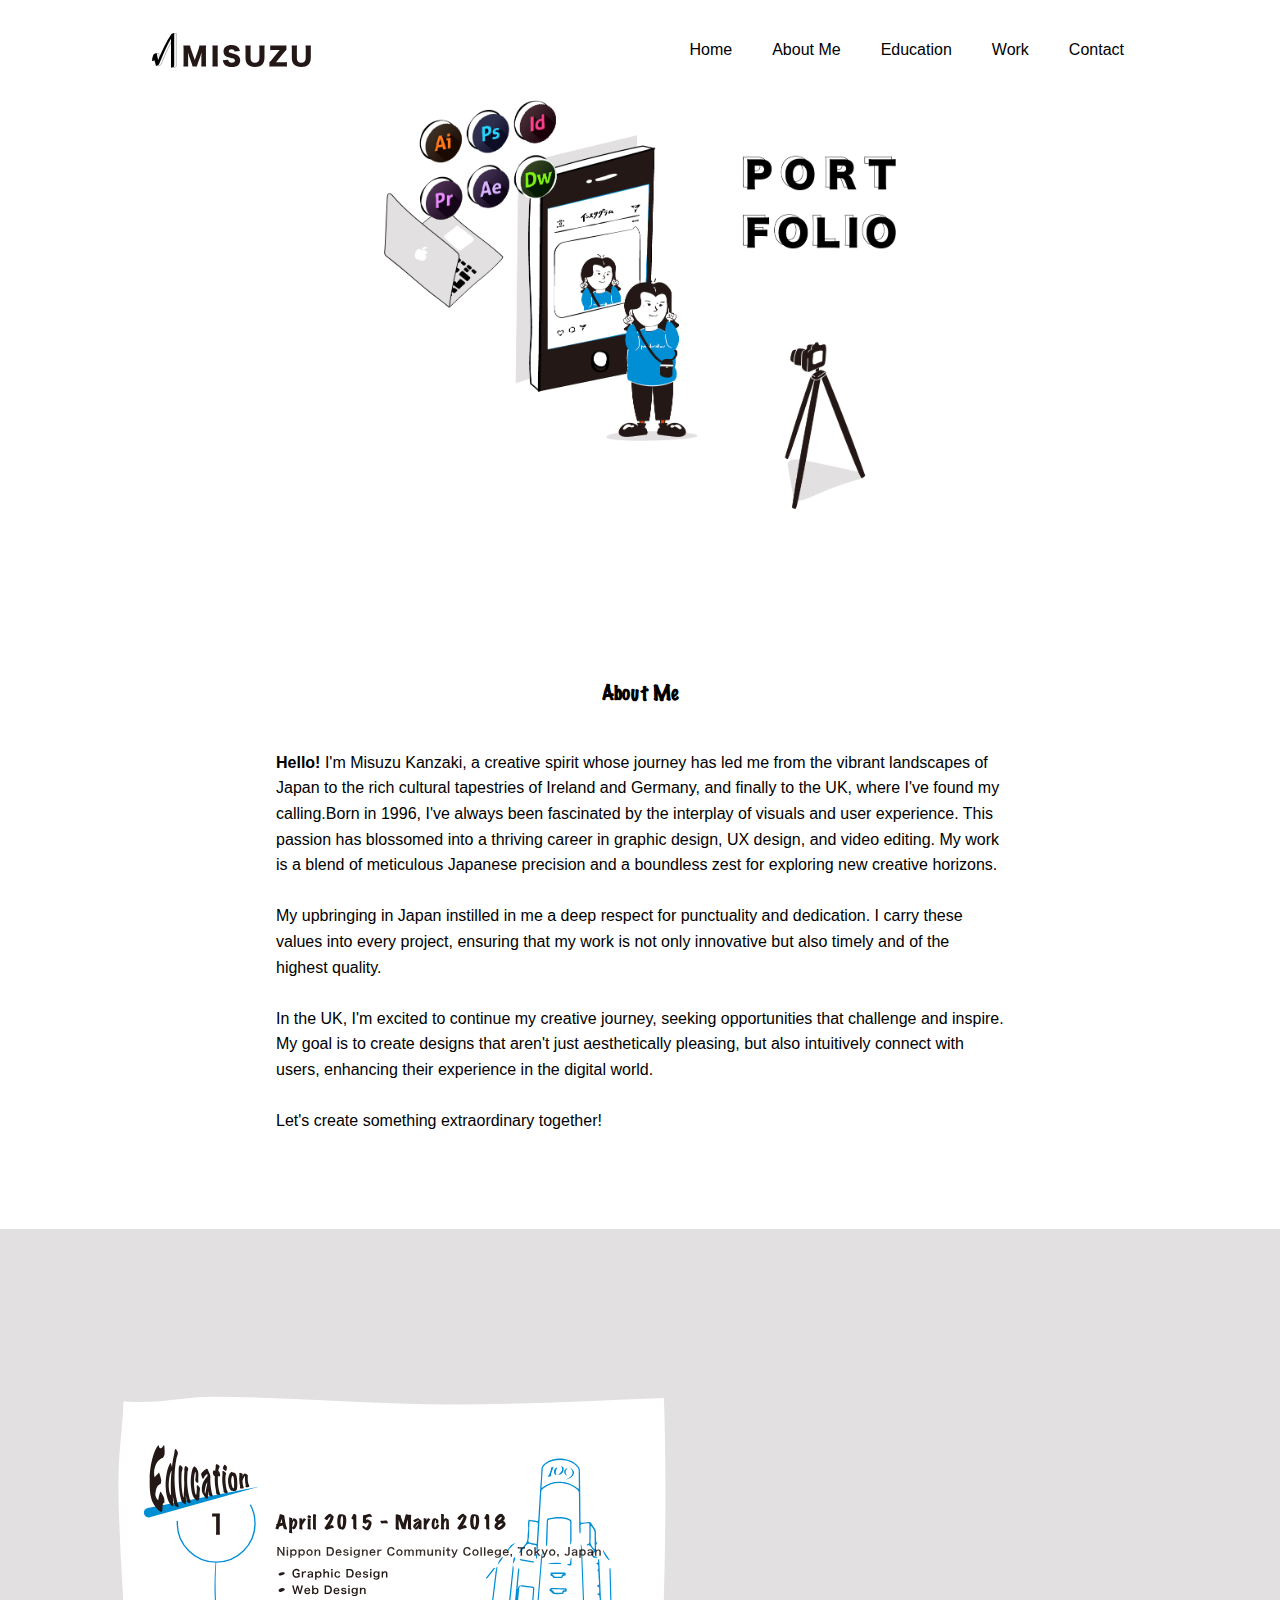
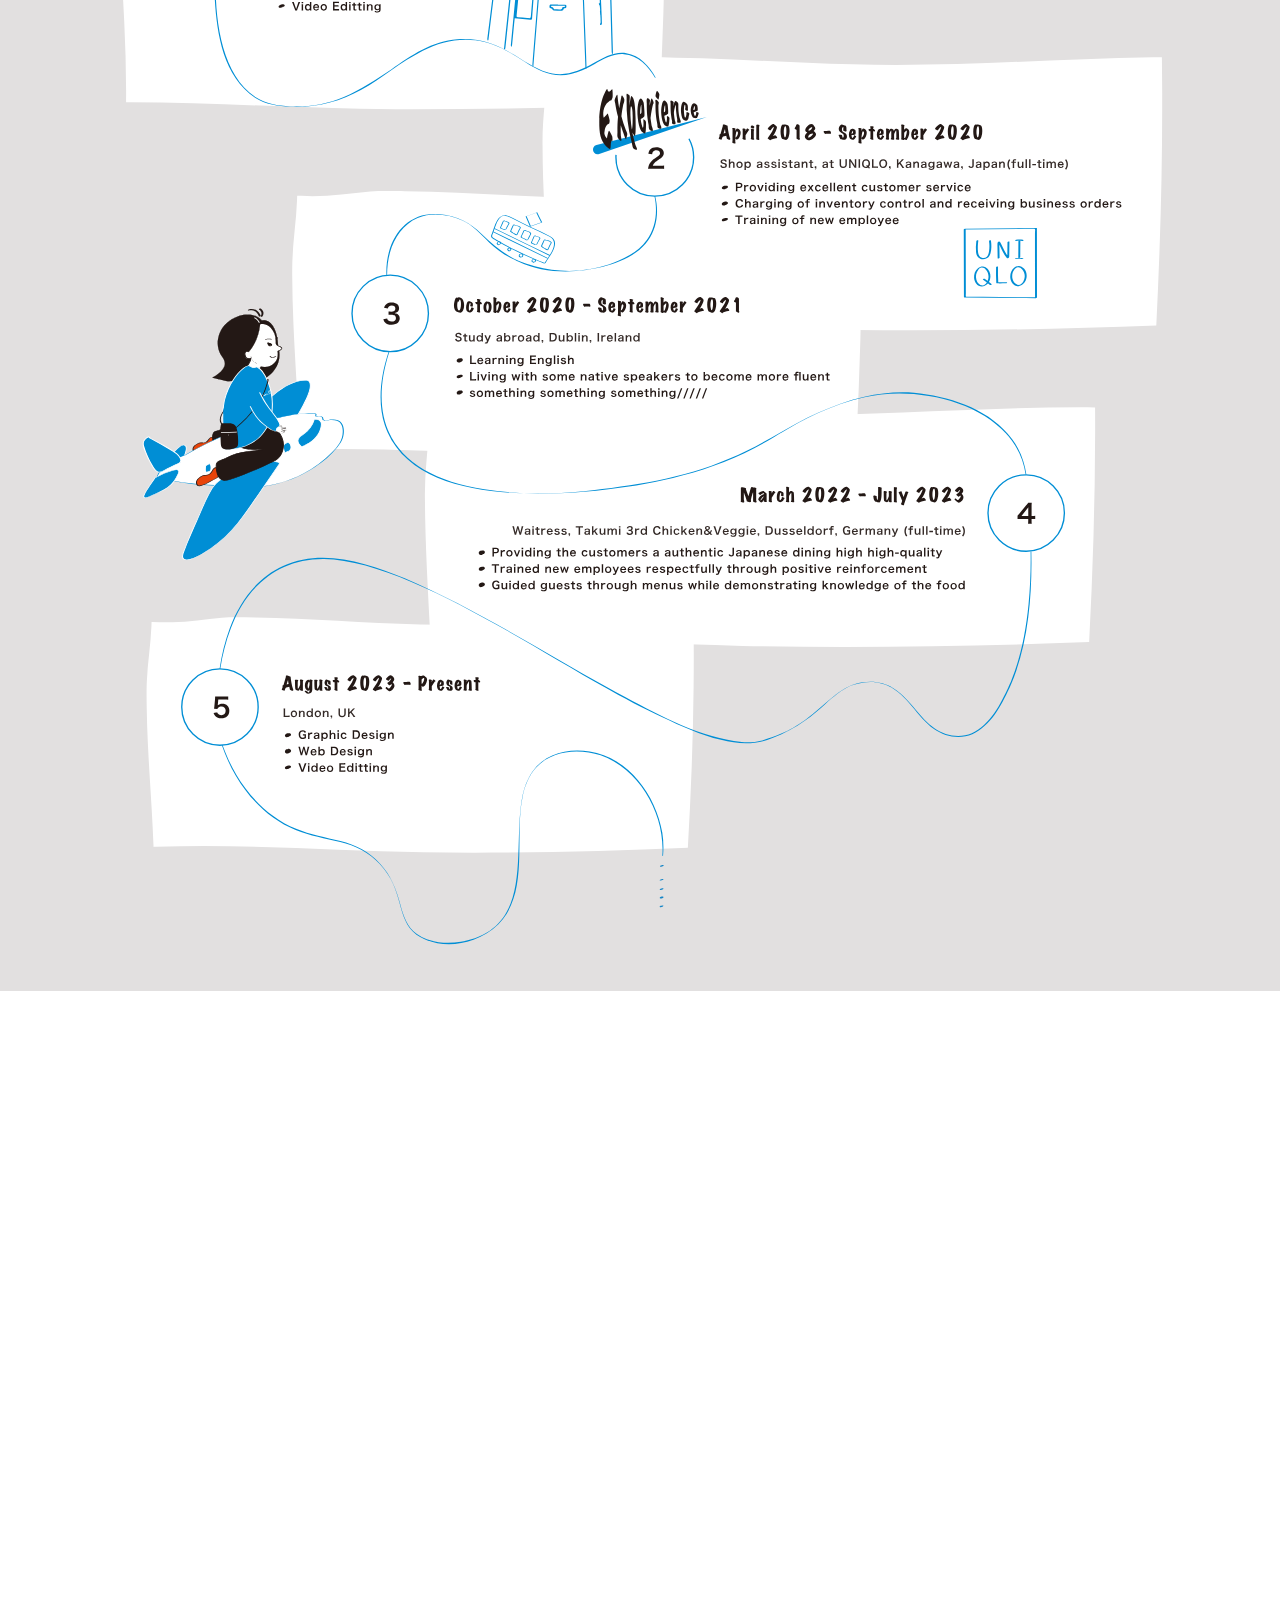
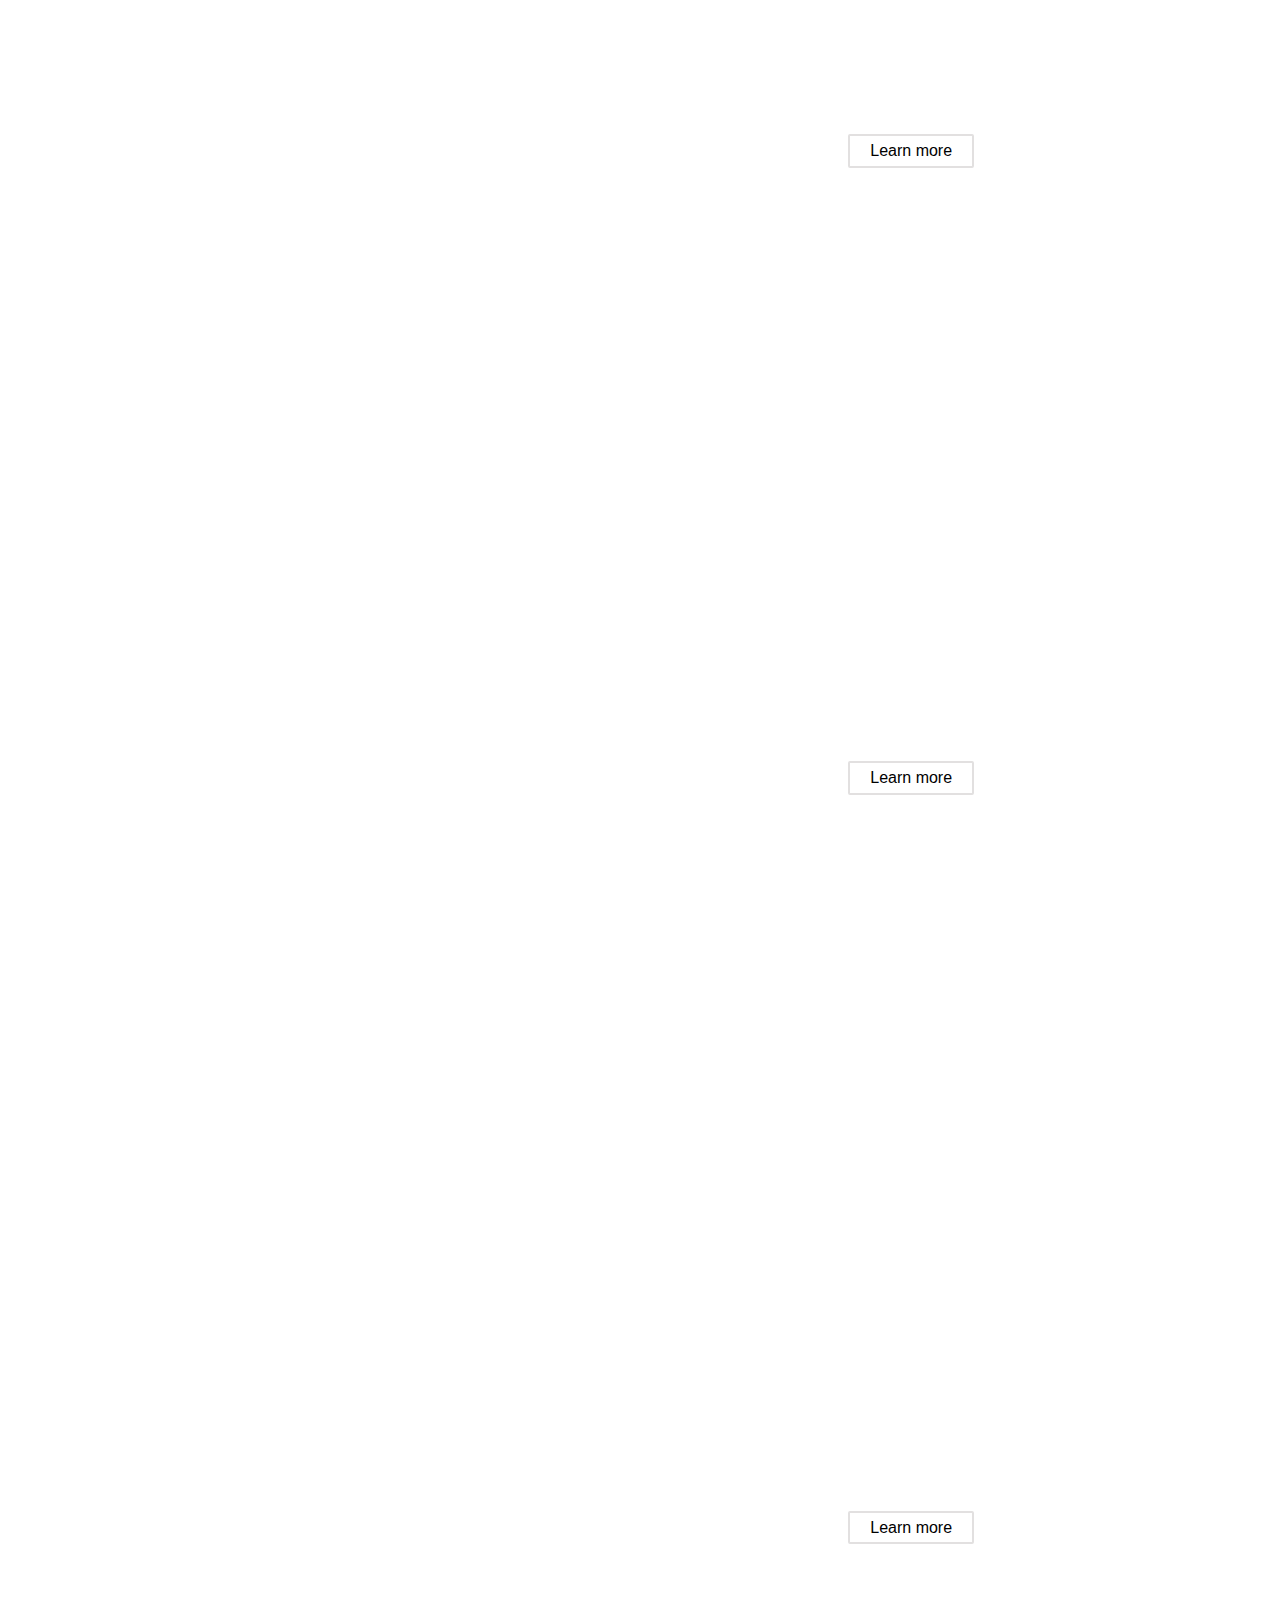
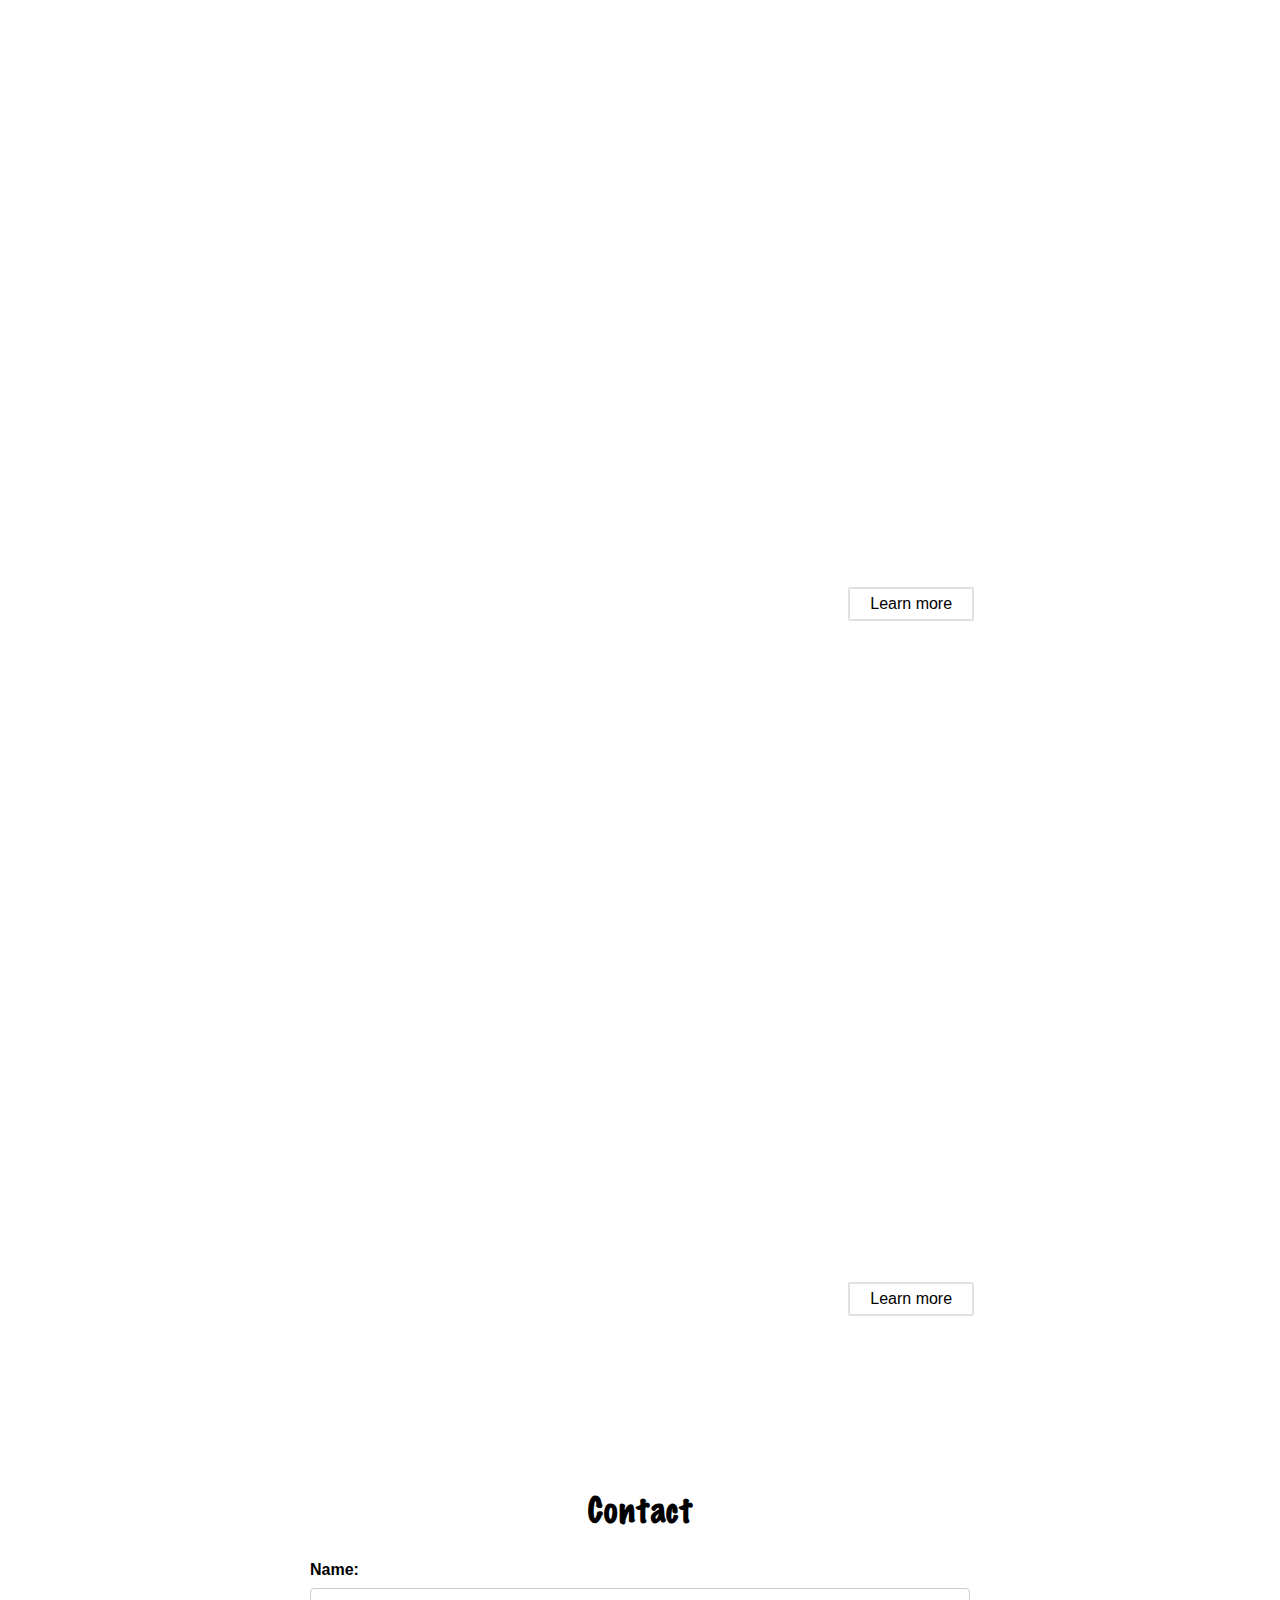
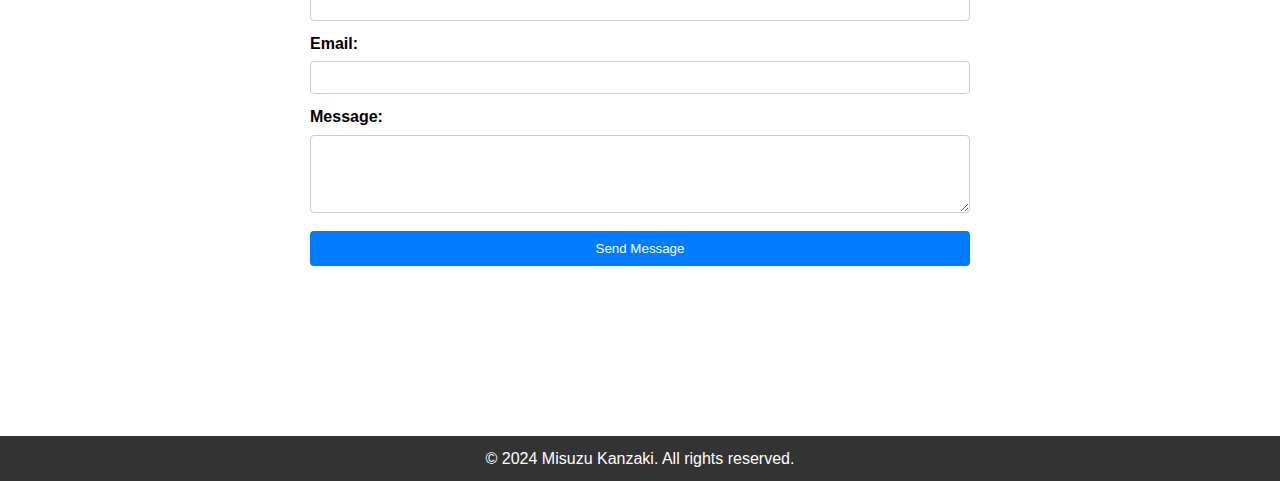
==== html/index.html @ 944e39b8 "COMPLETE REFORMAT" ====
<!DOCTYPE html>
<html lang="en">
  <head>
    <meta charset="UTF-8" />
    <meta name="viewport" content="width=device-width, initial-scale=1.0" />
    <title>Misuzu Portfolio</title>
    <link rel="stylesheet" href="/style/index.css" />
    <link rel="stylesheet" href="/style/global.css" />
    <script src="/javascript/script.js"></script>
  </head>

  <body id="home">

    <header>

      <a id="logo" href="/html/index.html">
        <img id="misuzu" src="/images/index/misuzu.svg" alt="misuzu" />
      </a>
      
      <ul id="navlist" class="list">
        <li><a href="#home">Home</a></li>
        <li><a href="#about">About Me</a></li>
        <li><a href="#education">Education</a></li>
        <li><a href="#work">Work</a></li>
        <li><a href="#contact">Contact</a></li>
      </ul>

      <div id="menucontainer">
        <div id="togglebutton" class="hamburger" onclick="togglemenu()">☰</div>
        <ul id="navmenu" class="hidemenu">
          <li><a href="#home">Home</a></li>
          <li><a href="#about">About Me</a></li>
          <li><a href="#education">Education</a></li>
          <li><a href="#work">Work</a></li>
          <li><a href="#contact">Contact</a></li>
        </ul>
      </div>

    </header>

    <main>
      <img
        id="main-img"
        src="/images/index/main.webp"
        alt="main"
        class="simple-fade-in"
      />

      <section id="about">
        <h2>About Me</h2>
        <div class="content-wrapper">
          <p>
            <strong>Hello!</strong> I'm Misuzu Kanzaki, a creative spirit whose journey has led me from the vibrant landscapes of Japan to the rich cultural tapestries of Ireland and Germany, and finally to the UK, where I've found my calling.Born in 1996, I've always been fascinated by the interplay of visuals and user experience. This passion has blossomed into a thriving career in graphic design, UX design, and video editing. My work is a blend of meticulous Japanese precision and a boundless zest for exploring new creative horizons.

            <br><br>My upbringing in Japan instilled in me a deep respect for punctuality and dedication. I carry these values into every project, ensuring that my work is not only innovative but also timely and of the highest quality.

            <br><br>In the UK, I'm excited to continue my creative journey, seeking opportunities that challenge and inspire. My goal is to create designs that aren't just aesthetically pleasing, but also intuitively connect with users, enhancing their experience in the digital world.

            <br><br>Let's create something extraordinary together!
          </p>
        </div>
      </section>

      <section id="education">
        <img id="asset1" 
          src="/images/index/asset 1.svg" 
          alt="asset 1" 
        />
        <div class="item">
          <img
            id="asset2"
            src="/images/index/asset 2.svg"
            alt="asset 2"
            class="fade-in"
          />
        </div>
      </section>

      <section id="work">

          <div class="item">
            <img
              id="asset3"
              src="/images/index/asset 3.webp"
              alt="asset 3"
              class="fade-in"
            />
          </div>
          
          <div class="item">
            <a href="/html/branding.html" class="learn-more">Learn more</a>
          </div>

          <div class="item">
            <img
              id="asset4"
              src="/images/index/asset 4.webp"
              alt="asset 4"
              class="fade-in"
            />
            <a href="/html/editorial.html" class="learn-more">Learn more</a>
          </div>

          <div class="item">
            <img
              id="asset5"
              src="/images/index/asset 5.webp"
              alt="asset 5"
              class="fade-in"
            />
            <a href="/html/logo.html" class="learn-more">Learn more</a>
          </div>

          <div class="item">
            <img
              id="asset6"
              src="/images/index/asset 6.webp"
              alt="asset 6"
              class="fade-in"
            />
            <a href="/html/package.html" class="learn-more">Learn more</a>
          </div>

          <div class="item">
            <img
              id="asset7"
              src="/images/index/asset 7.webp"
              alt="asset 7"
              class="fade-in"
            />
            <a href="/html/web.html" class="learn-more">Learn more</a>
          </div>
          
      </section>

      <section id="contact">
        <div class="contact-form-container">
          <form id="contact-form" class="contact-grid">
            <h2>Contact</h2>
            <label for="name">Name:</label>
            <input type="text" id="name" name="name" required />

            <label for="email">Email:</label>
            <input type="email" id="email" name="email" required />

            <label for="message">Message:</label>
            <textarea id="message" name="message" rows="4" required></textarea>

            <button type="submit">Send Message</button>
          </form>
        </div>
      </section>
    </main>

    <footer>
      <p>© 2024 Misuzu Kanzaki. All rights reserved.</p>
    </footer>

  </body>
</html>
---- style/index.css ----
/* Images */
#main-img {
  display: block;
  margin: 0px auto 0 auto;
  width: 40%;
}

#asset1 {
  margin: 0 auto;
}

#asset2 {
  display: none;
  margin-top:-200px;
  margin-bottom:-50px;
}

#asset3,
#asset4,
#asset5,
#asset6,
#asset7 {
  display: block;
  margin: auto;
  padding: 50px 0px 0px;
  width: 60%;
  padding: 10px;
}

/*About Section*/
#about {
  padding-top: 75px;
  margin:75px auto 0 auto;
  width: 60%;
  overflow: hidden;
  background-color: #fff;
}

#about img {
  max-width: 200px;
  box-shadow: #333;
  margin: 20px 0px;
  border-radius: 100%;
}

#about h2 {
  padding: 20px 20px;
  text-align: center;
  font-family: marker;
  font-size: 1.2em;
}

#about p {
  padding: 20px 20px;
}

.p2 {
  margin: -20px 40px;
}

/*Education Section*/

#education {
  padding-top: 75px;
  margin-top: 75px;
  position: relative;
  background-color: #e2e0e0;
}

/*Work Section*/

#work {
  padding-top: 100px;
  position: relative;
  background-color: #fff;
  overflow: hidden;
  margin: 100px auto 0 auto;
  width: 90%;
}

.item {
  display: flex;
  flex-direction: column;
  align-items: flex-start;
}

.learn-more {
  display: inline-block;
  color: black;
  padding: 2px 20px;
  border-radius: 2px;
  text-align: right;
  margin: 20px 21% 100px auto;
  border: 2px solid #e2e0e0;
  text-decoration: none;
  transition: 0.2s ease-in-out;
}

.learn-more:hover {
  background-color: #e2e0e0;
}

/*Contact Section*/

#contact {
  max-width: 1000px;
  margin: 0px auto 100px auto;
  padding: 50px 150px;
}

.contact-form-container {
  display: flex;
  flex-direction: row;
}

#contact-form {
  flex: 1;
  padding: 20px;
}

#contact-form h2 {
  margin-top: 0;
  text-align: center;
  padding: 0 0 20px 0;
  font-family: Marker;
  font-size: 2em;
}

#contact-form label {
  font-weight: bold;
}

#contact-form input[type="text"],
#contact-form input[type="email"],
#contact-form textarea {
  width: 100%;
  padding: 8px;
  margin-top: 5px;
  margin-bottom: 10px;
  border: 1px solid #ccc;
  border-radius: 4px;
  box-sizing: border-box;
}

#contact-form button {
  width: 100%;
  padding: 10px;
  background-color: #007bff;
  color: white;
  border: none;
  border-radius: 4px;
  cursor: pointer;
  transition: background-color 0.2s;
}

#contact-form button:hover {
  background-color: #0056b3;
}

@media (max-width: 1199px) {

  #main-img {
    width: 80%;
    padding: 10px;
  }

  #asset3,
  #asset4,
  #asset5,
  #asset6,
  #asset7 {
    width: 80%;
    margin-top: 0px;
  }

  #about {
    width: 100%;
  }

  #about p {
    padding: 20px;
  }

  .learn-more {
    margin-right: 10%;
  }
}

@media (max-width: 768px) {

  #main-img {
    width: 100%;
    padding: 10px;
  }

  #about {
    width: 100%;
  }

  #about p {
    padding: 0px 20px 50px;
    font-size: 1em;
  }

  #asset1 {
    display: none;
  }

  #asset2 {
    display: block;
  }

  #work {
    width: 100%;
    margin: 0;
    padding: 10px;
  }

  #asset2,
  #asset3,
  #asset4,
  #asset5,
  #asset6,
  #asset7 {
    width: 100%;
    padding: 0;
  }

  .learn-more {
    margin-right: 0%;
    margin-bottom: 40px;
  }

  #contact {
    padding: 0;
  }

  #contact h2 {
    text-align: center;
    font-family: "marker";
  }

  .contact-form-container {
    display: flex;
    flex-direction: column;
    width: 100%;
  }

  #contact-form {
    flex: 1;
    padding: 10px;
  }
}
---- style/global.css ----
/*typography*/
@font-face {
    font-family: "marker";
    src: url("../fonts/MarkerFelt.woff");
  }

/*Website format*/
* {
    margin: 0;
    padding: 0;
    box-sizing: border-box;
  }
  
  body {
    font-family: "segoe ui", tahoma, geneva, verdana, sans-serif;
    line-height: 1.6;
    margin: 0;
    padding: 100px 0 0 0;
    background-color: #ffffff;
  }
  
  h1,
  h2,
  h3,
  h4,
  h5,
  h6 {
    font-family: "montserrat", sans-serif;
  }

/*Header*/
header {
    display: flex;
    align-items: center;
    justify-content: space-between;
    padding: 5px 10px;
    position: fixed;
    top: 0px;
    left: 0;
    right: 0;
    z-index: 1000;
    background-color: #fff;
    height: 100px;
}
  
#logo {
    height: 35px;
    font-family: "marker";
    margin: 0 0 0 10%;
}
  
#misuzu {
    height: 35px;
    font-family: "marker";
    margin: 0 0 0 10%;
}
  
#navlist {
    list-style-type: none;
    padding: 0;
    margin: 0 10% 0 0;
    display: flex;
}
  
#navlist li {
    margin: 10px 20px;
}
  
#navlist li a {
    text-decoration: none;
    color: inherit;
    white-space: nowrap;
}
  
#navlist li a:hover {
    color: #007bff;
}
  
/* hamburger menu */
#menucontainer {
    position: fixed;
    top: 0;
    right: -250px;
    width: 250px;
    height: 100%;
    background-color: #e2e0e0;
    transition: right 0.3s ease;
    display: flex;
    flex-direction: column;
    align-items: center;
}
  
#togglebutton {
    cursor: pointer;
    font-size: 24px;
    position: fixed;
    right: 10%;
    top: 15px;
    z-index: 2;
    display: none;
}

#togglebutton.active {
    position:absolute;
    top: 18px;
    right: 8%;
}
  
#navmenu {
    width: 100%;
    list-style: none;
    padding: 20px 0;
    margin-top: 60px;
    text-align: center;
    font-size: 1.5em;
}
  
#navmenu li a {
    color: black;
    text-decoration: none;
    padding: 10px 20px;
    display: block;
}
  
#navmenu li a:hover {
    color: rgba(0, 162, 255, 0.952);
    transition: all ease-in-out 0.3s;
}
  
.showMenu {
    right: 0;
}

footer {
  background: #333;
  color: #fff;
  text-align: center;
  padding: 10px 0;
  width: 100%;
}

#misuzu-footer {
  height: 30px;
  margin: 10px auto;
}

#footer2 {
  background: #e2e0e0;
  color: black;
  text-align: center;
  padding: 10px 0;
  width: 100%;
}

/*Screen Formats*/
@media (max-width: 768px) {
    header {
      height: 75px;
      flex-direction: column;
      padding: 20px 0;
      align-items: flex-start;
    }

    #logo {
        margin: 0;
    }
    
    #togglebutton {
      display: block;
    }
  
    #navlist {
      display: none;
    }
  
    #togglebutton {
      right: 5%;
    }
  
    #menucontainer {
      right: -100%;
    }
  
    #copyright {
      font-size: 0.8em;
    }
  }
  

/*Javascript Functions*/
.fade-in {
    opacity: 0;
    transform: translateY(50px);
    transition: opacity 1s, transform 1s; 
}
  
.fade-in.is-visible {
    opacity: 1;
    transform: translateY(0); 
}

.simple-fade-in {
    opacity: 0;
    transition: opacity 2s; 
}
  
.simple-fade-in.is-visible {
    opacity: 1; 
}
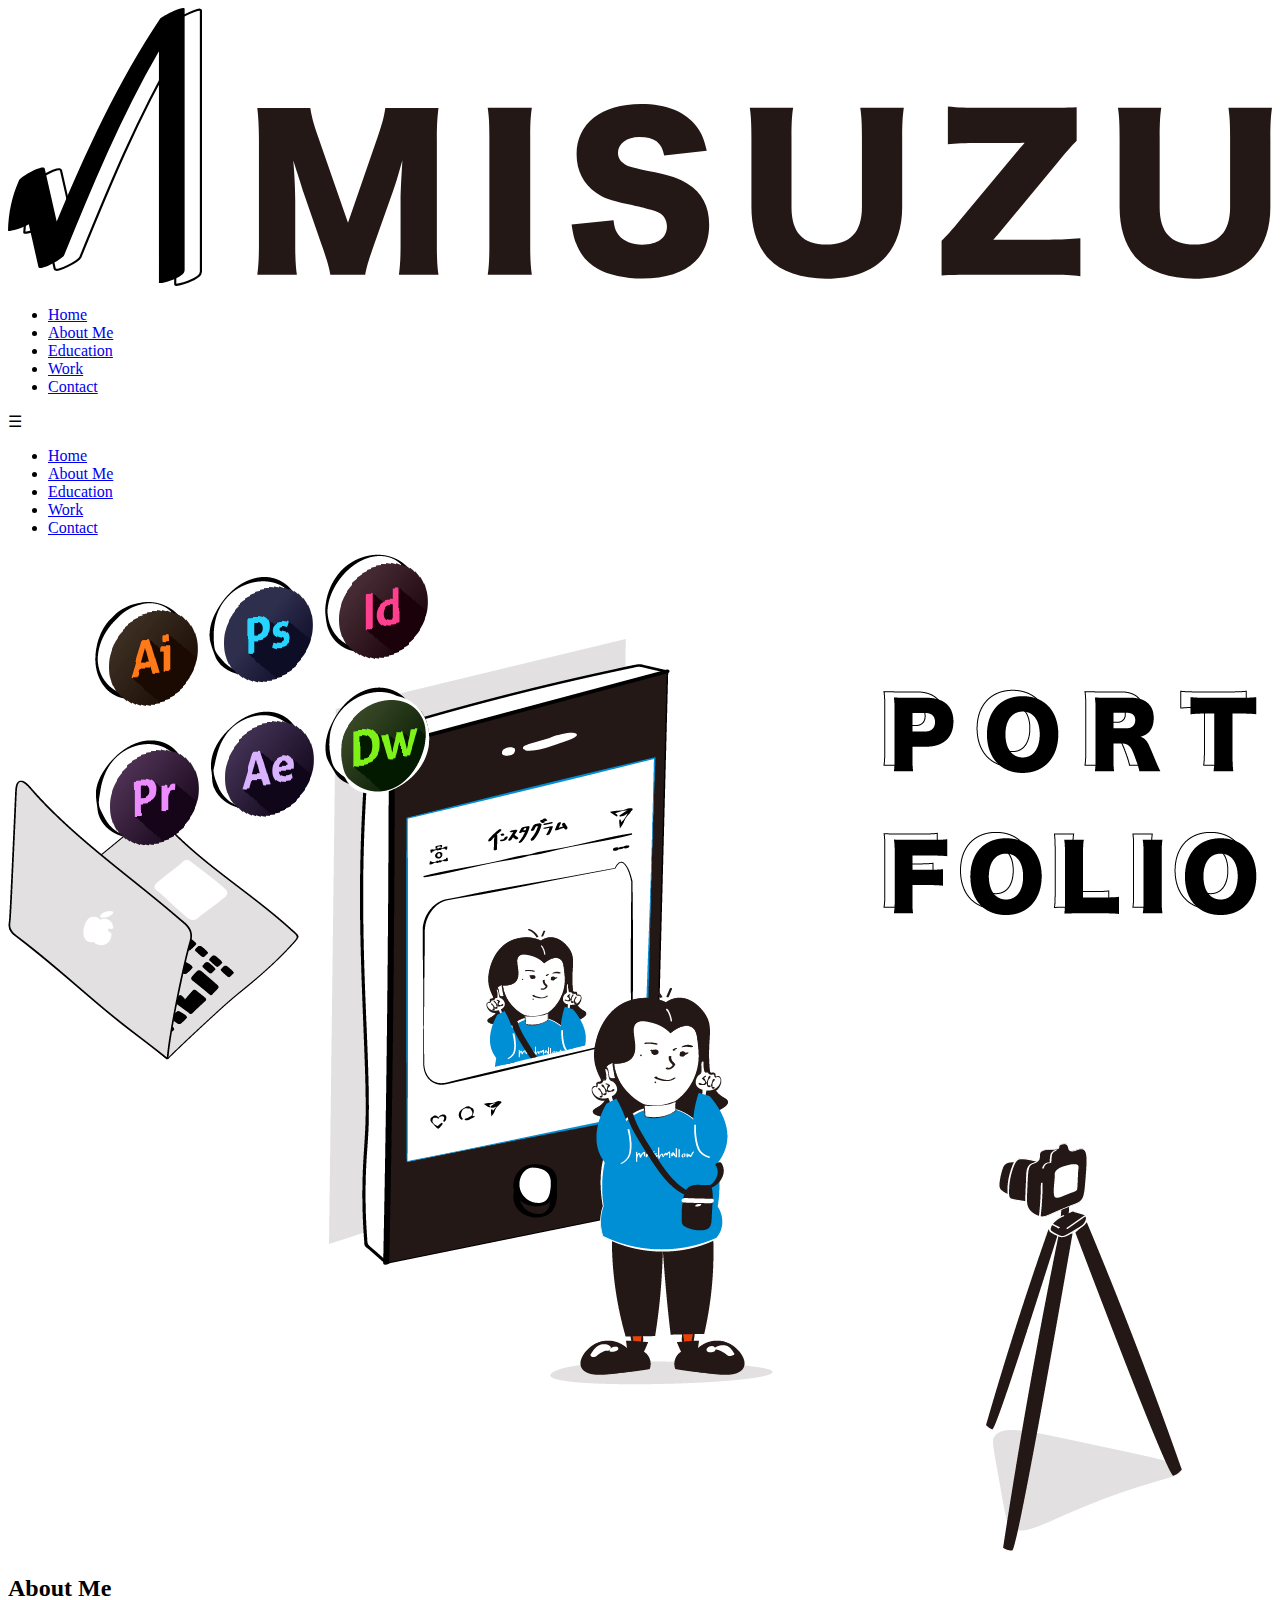
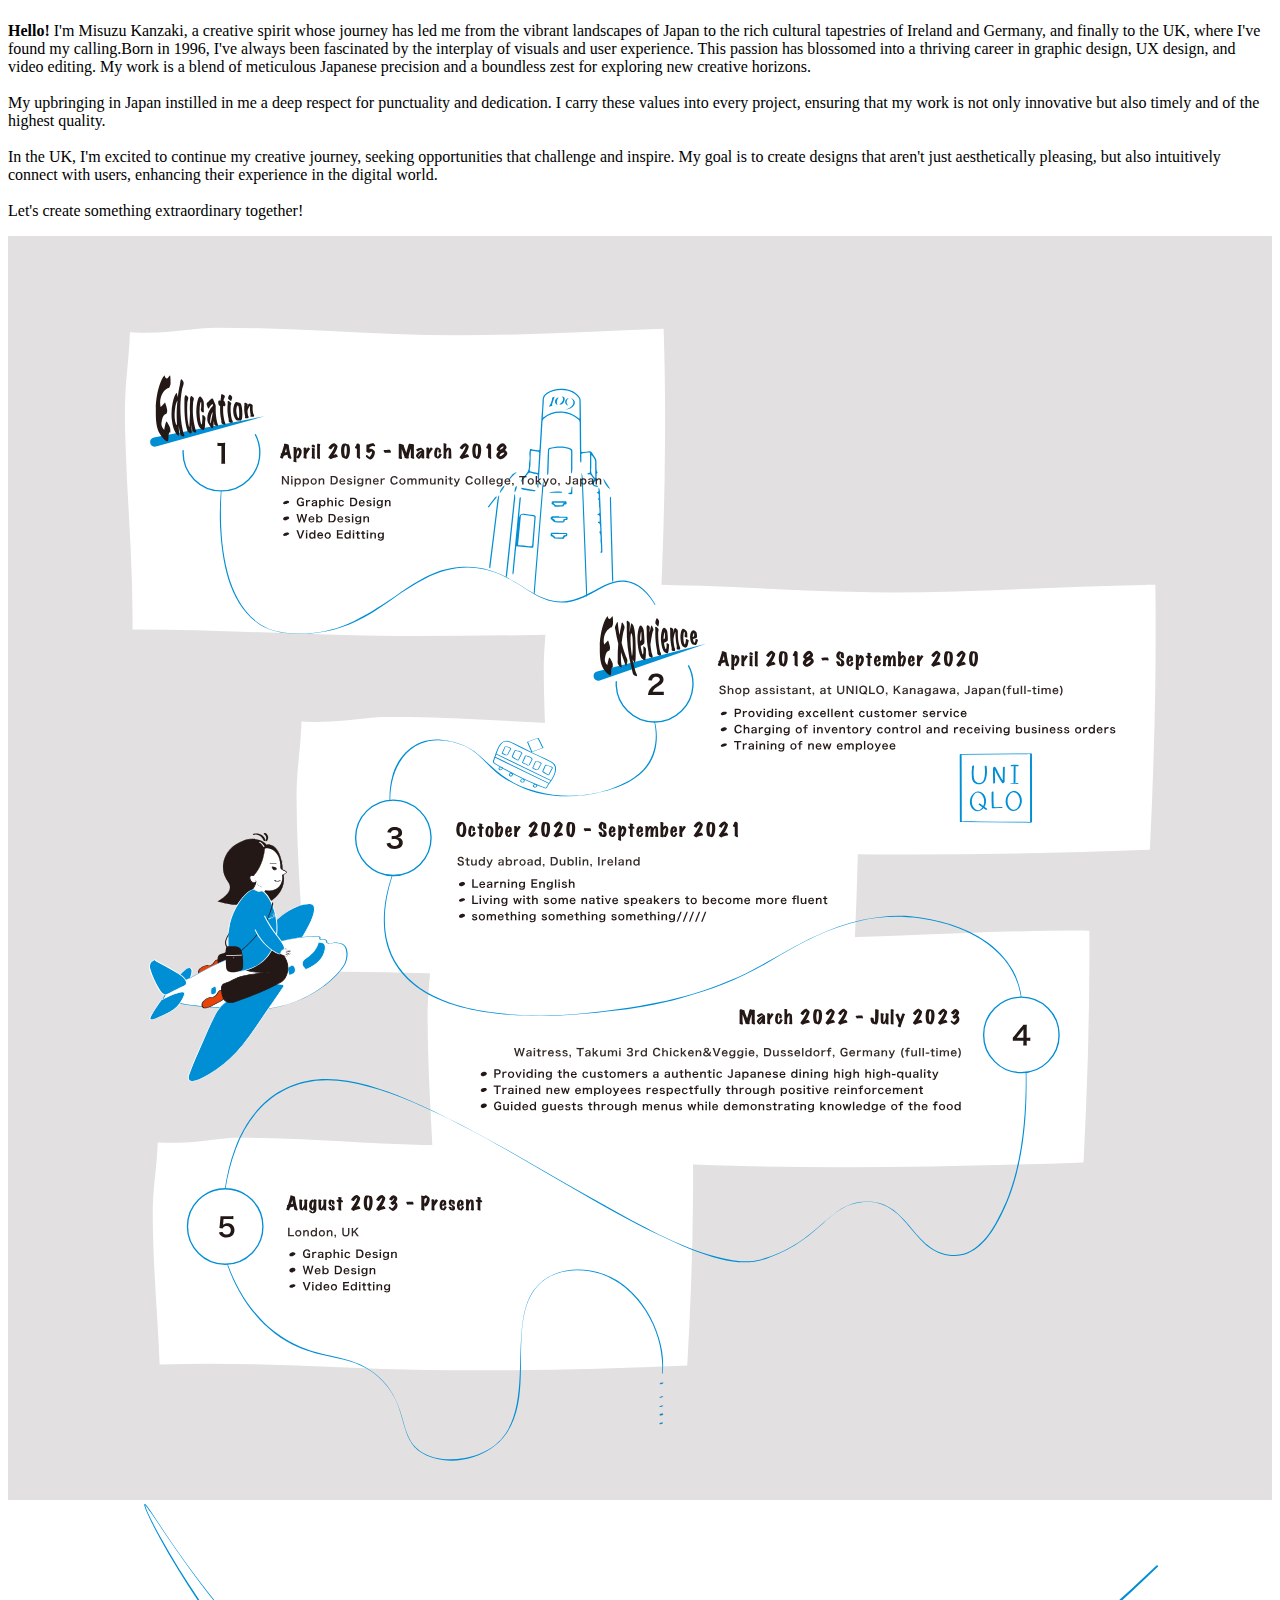
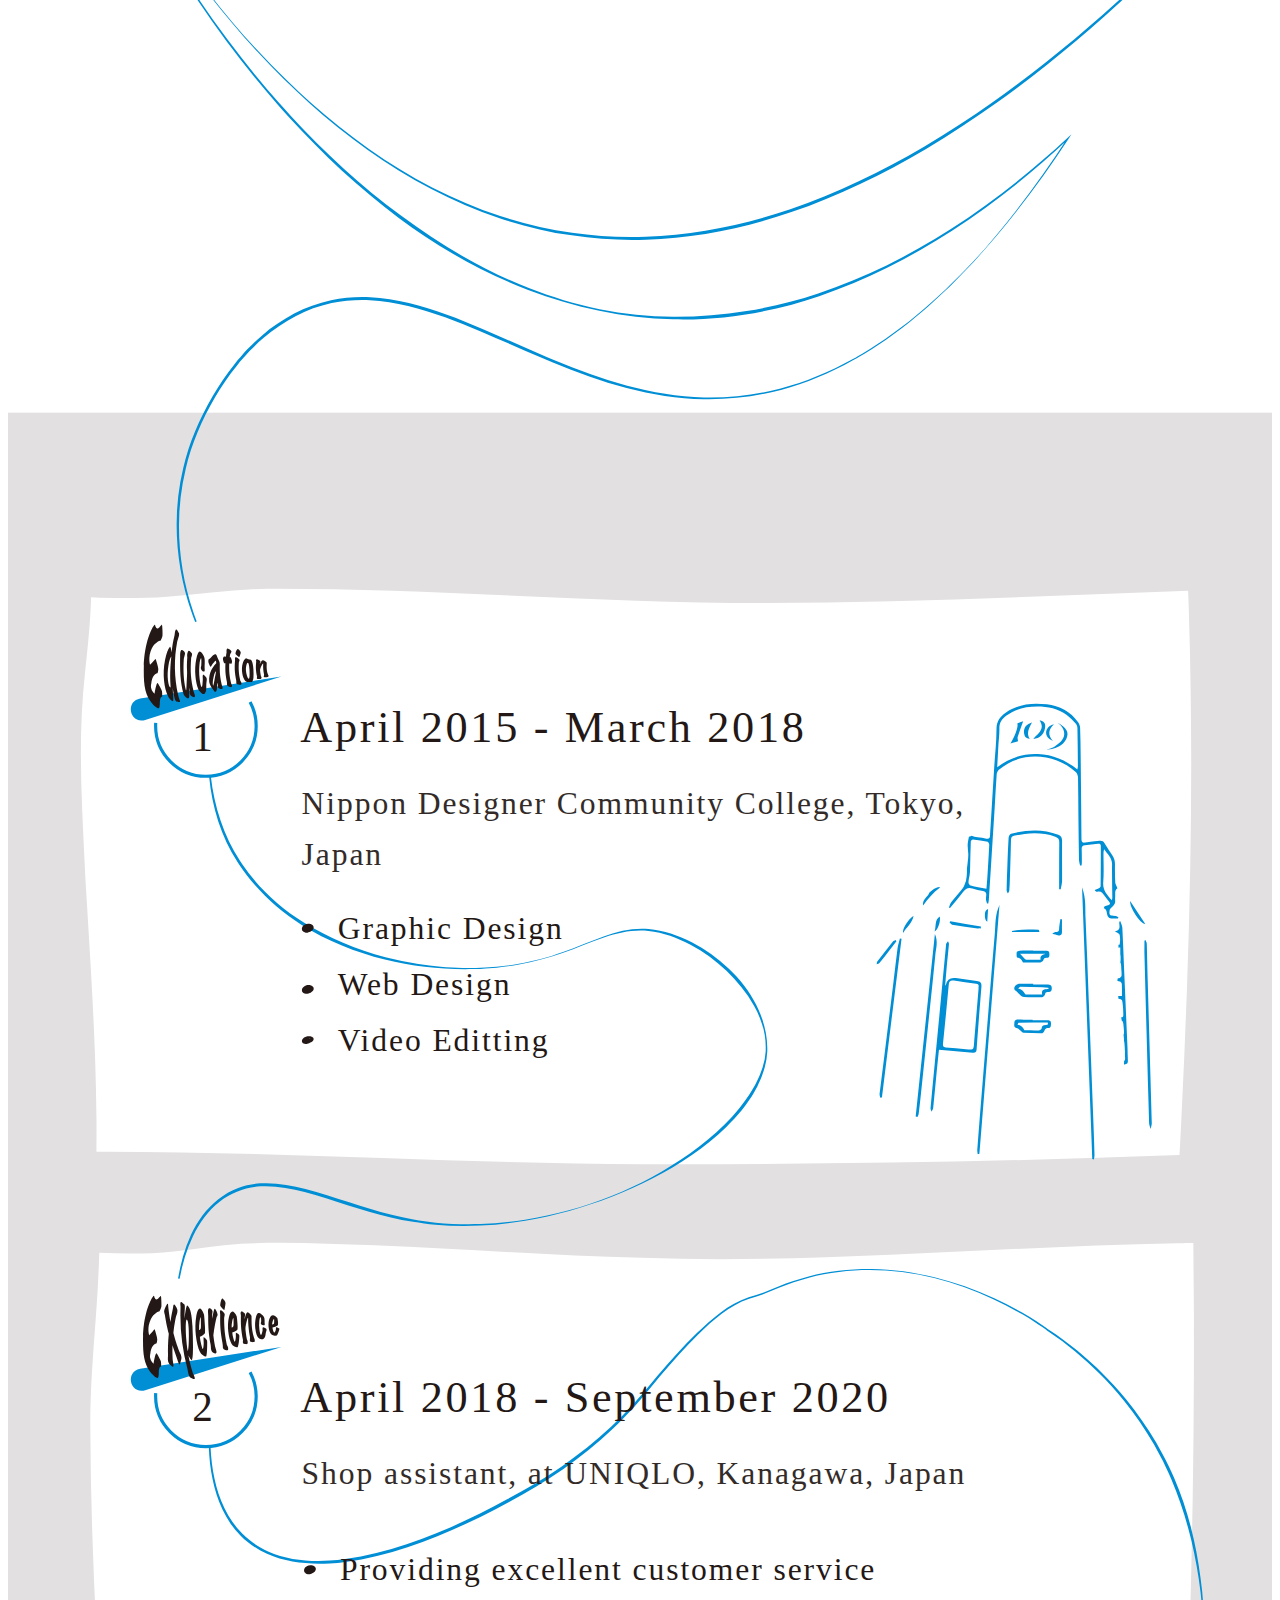
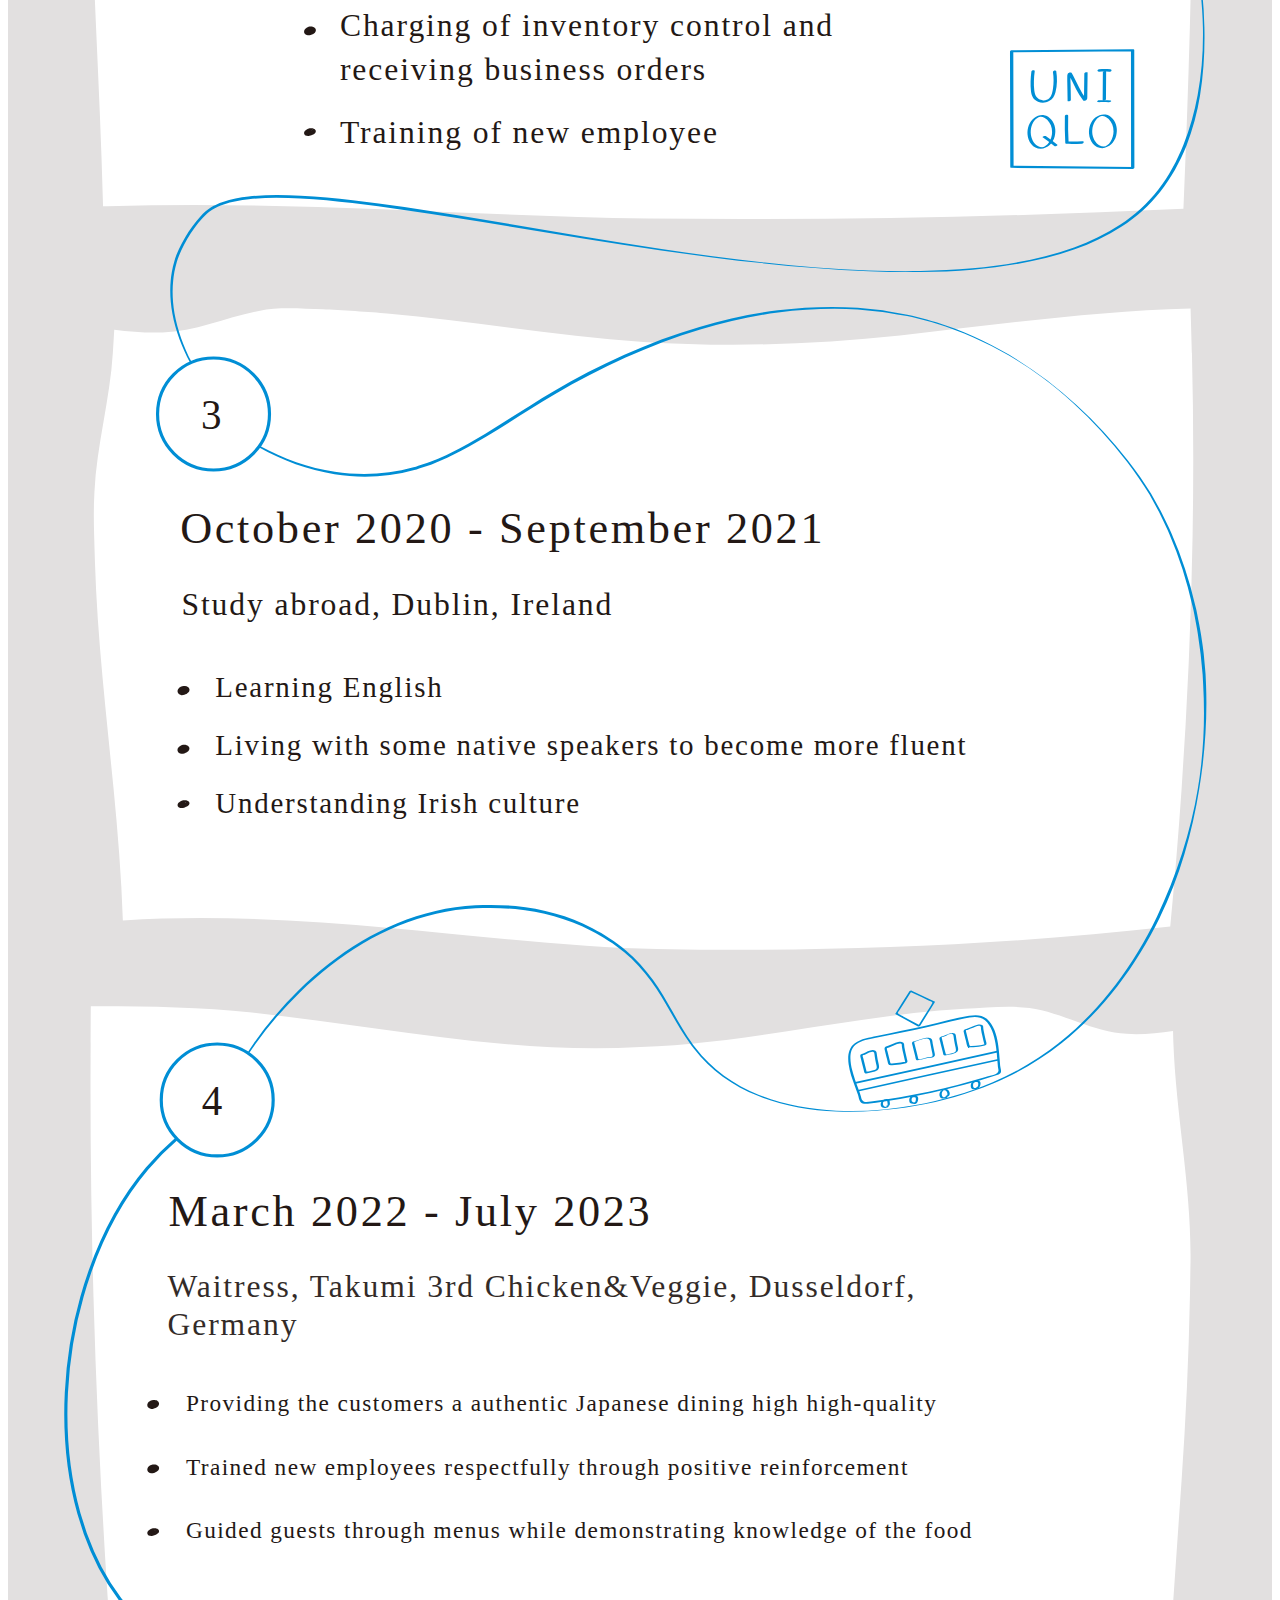
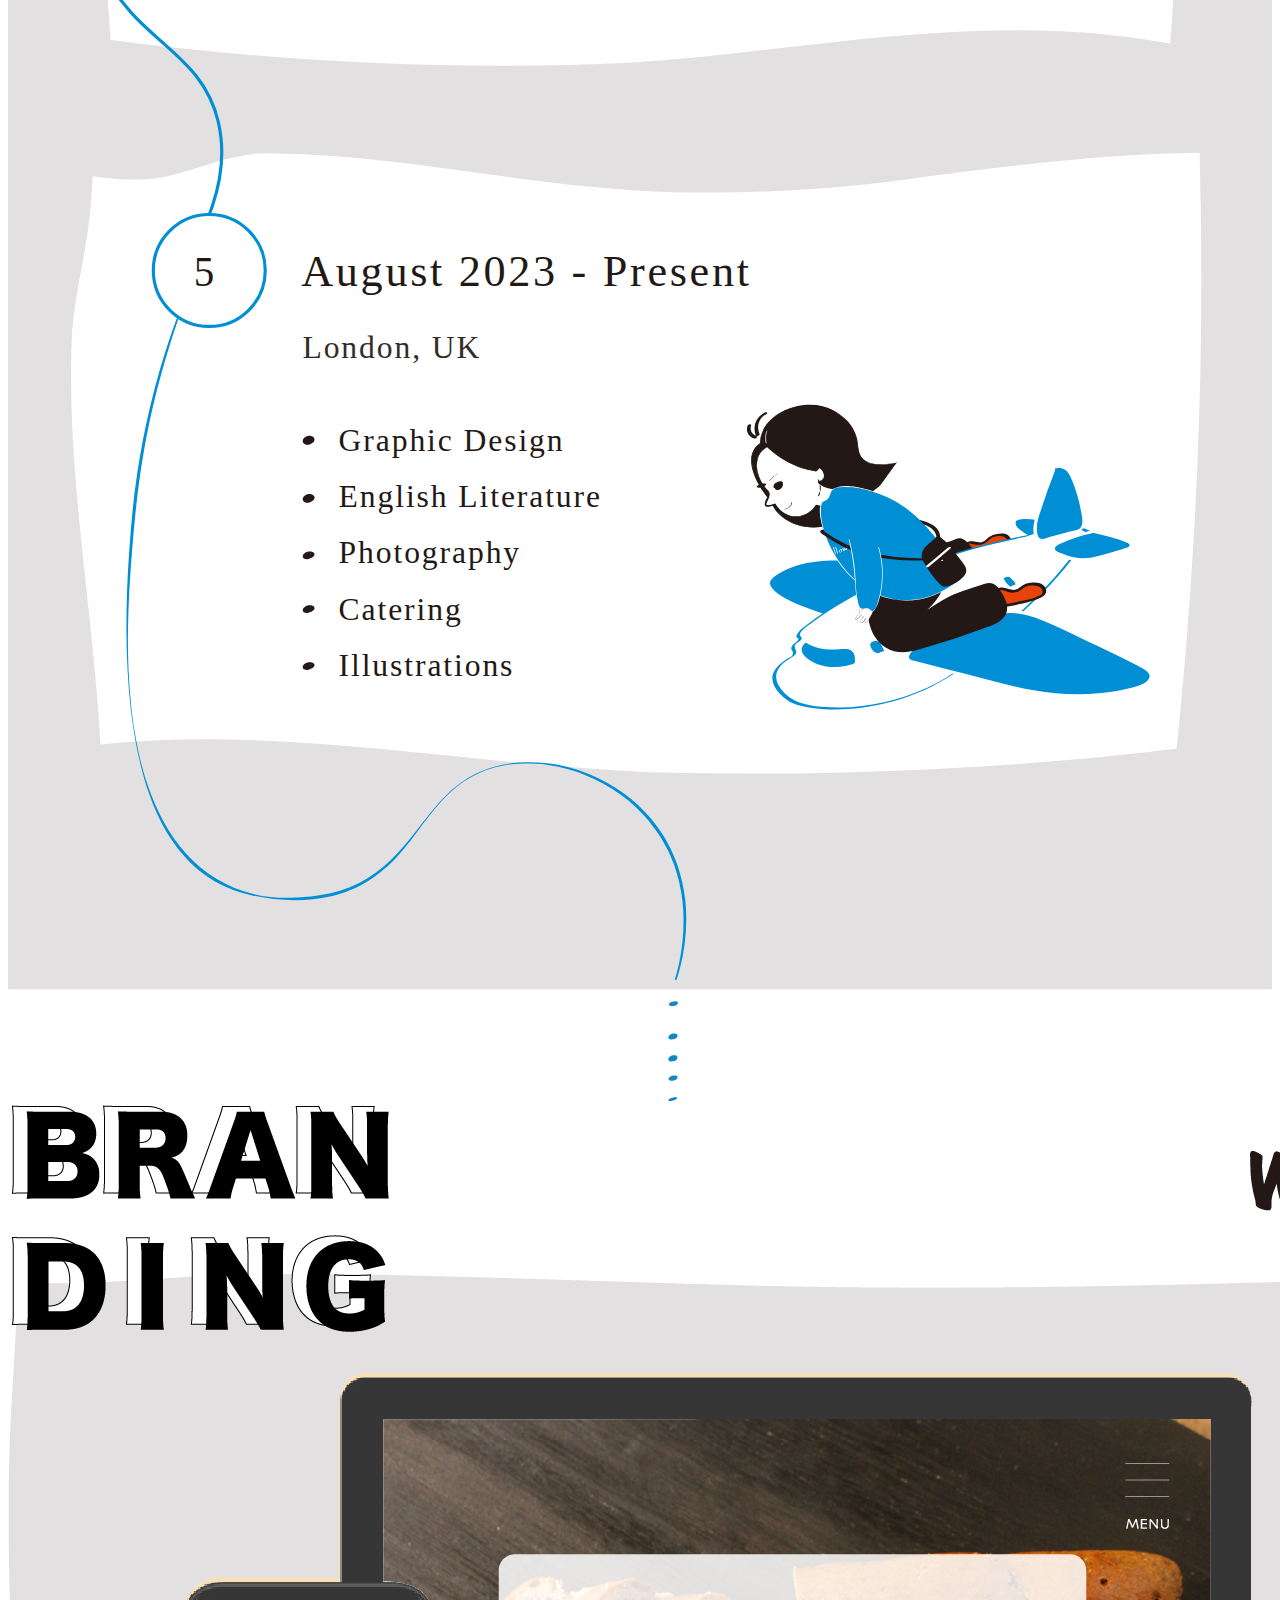
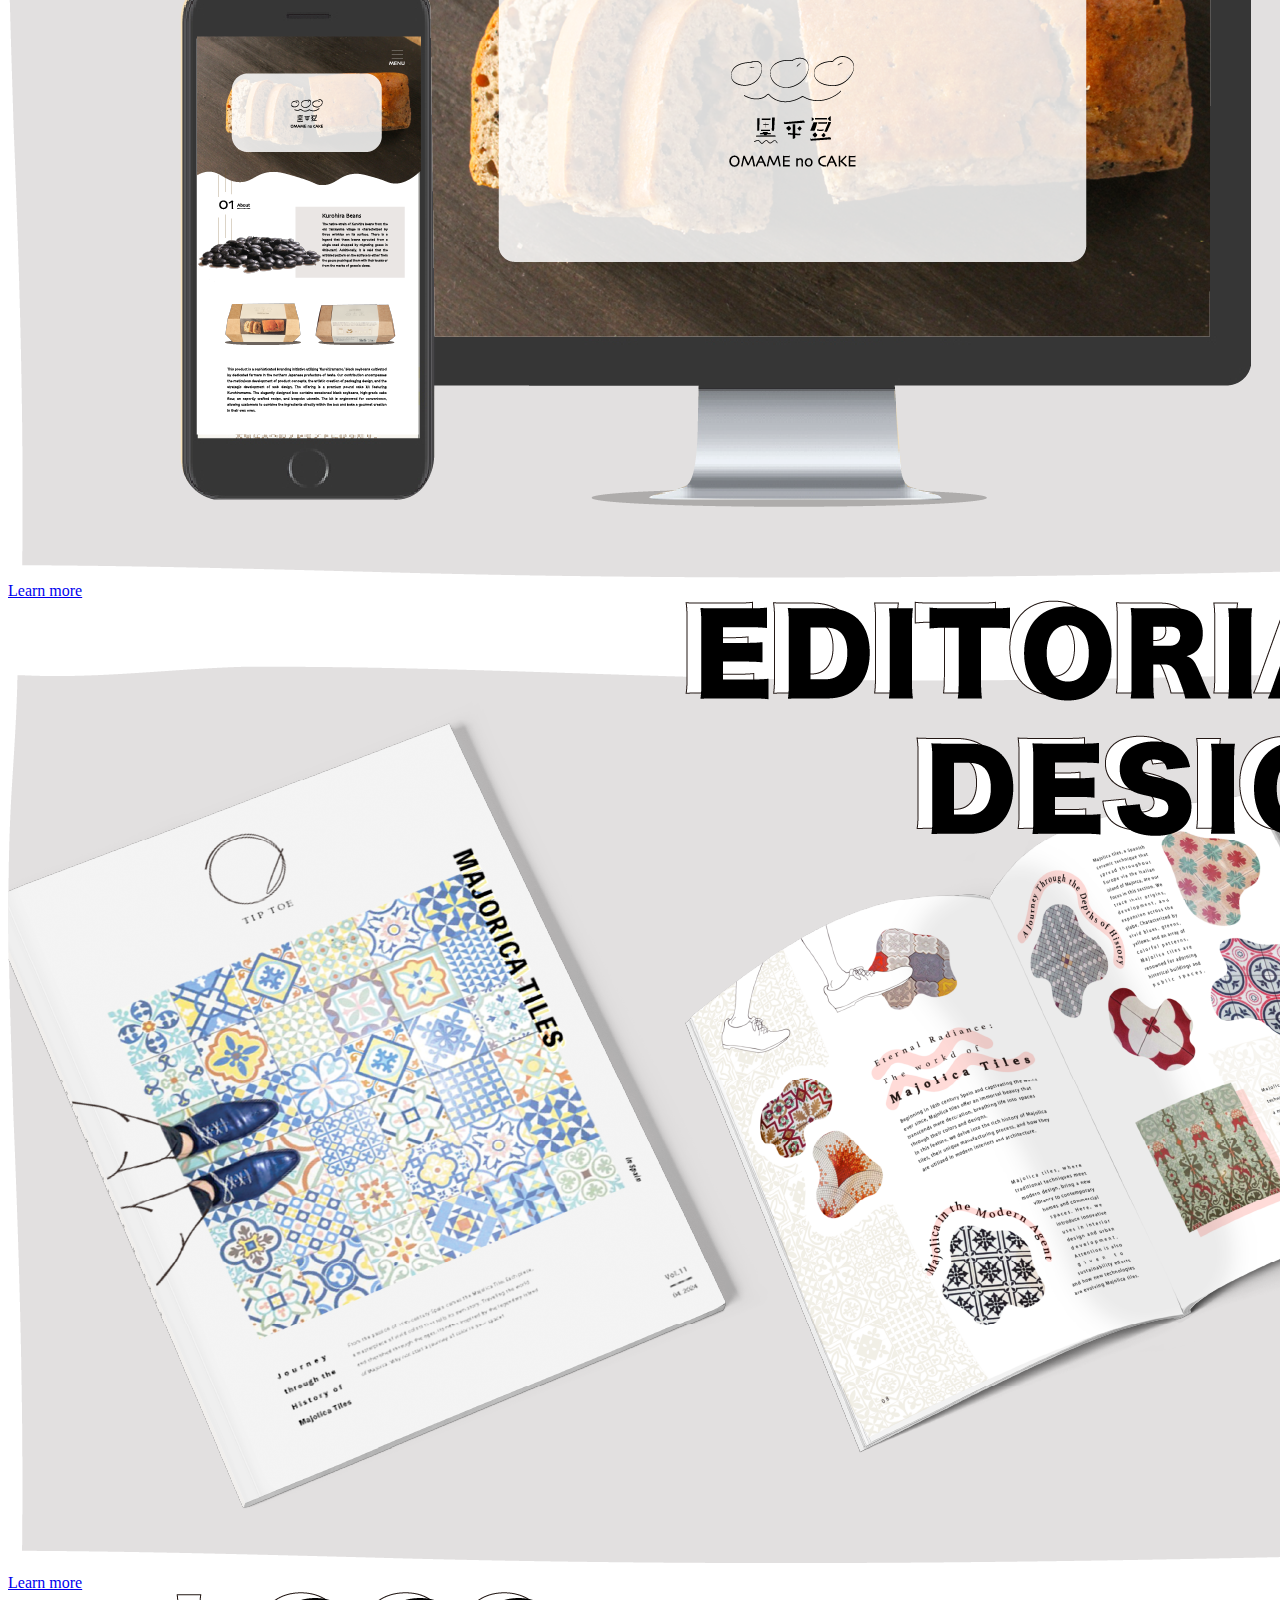
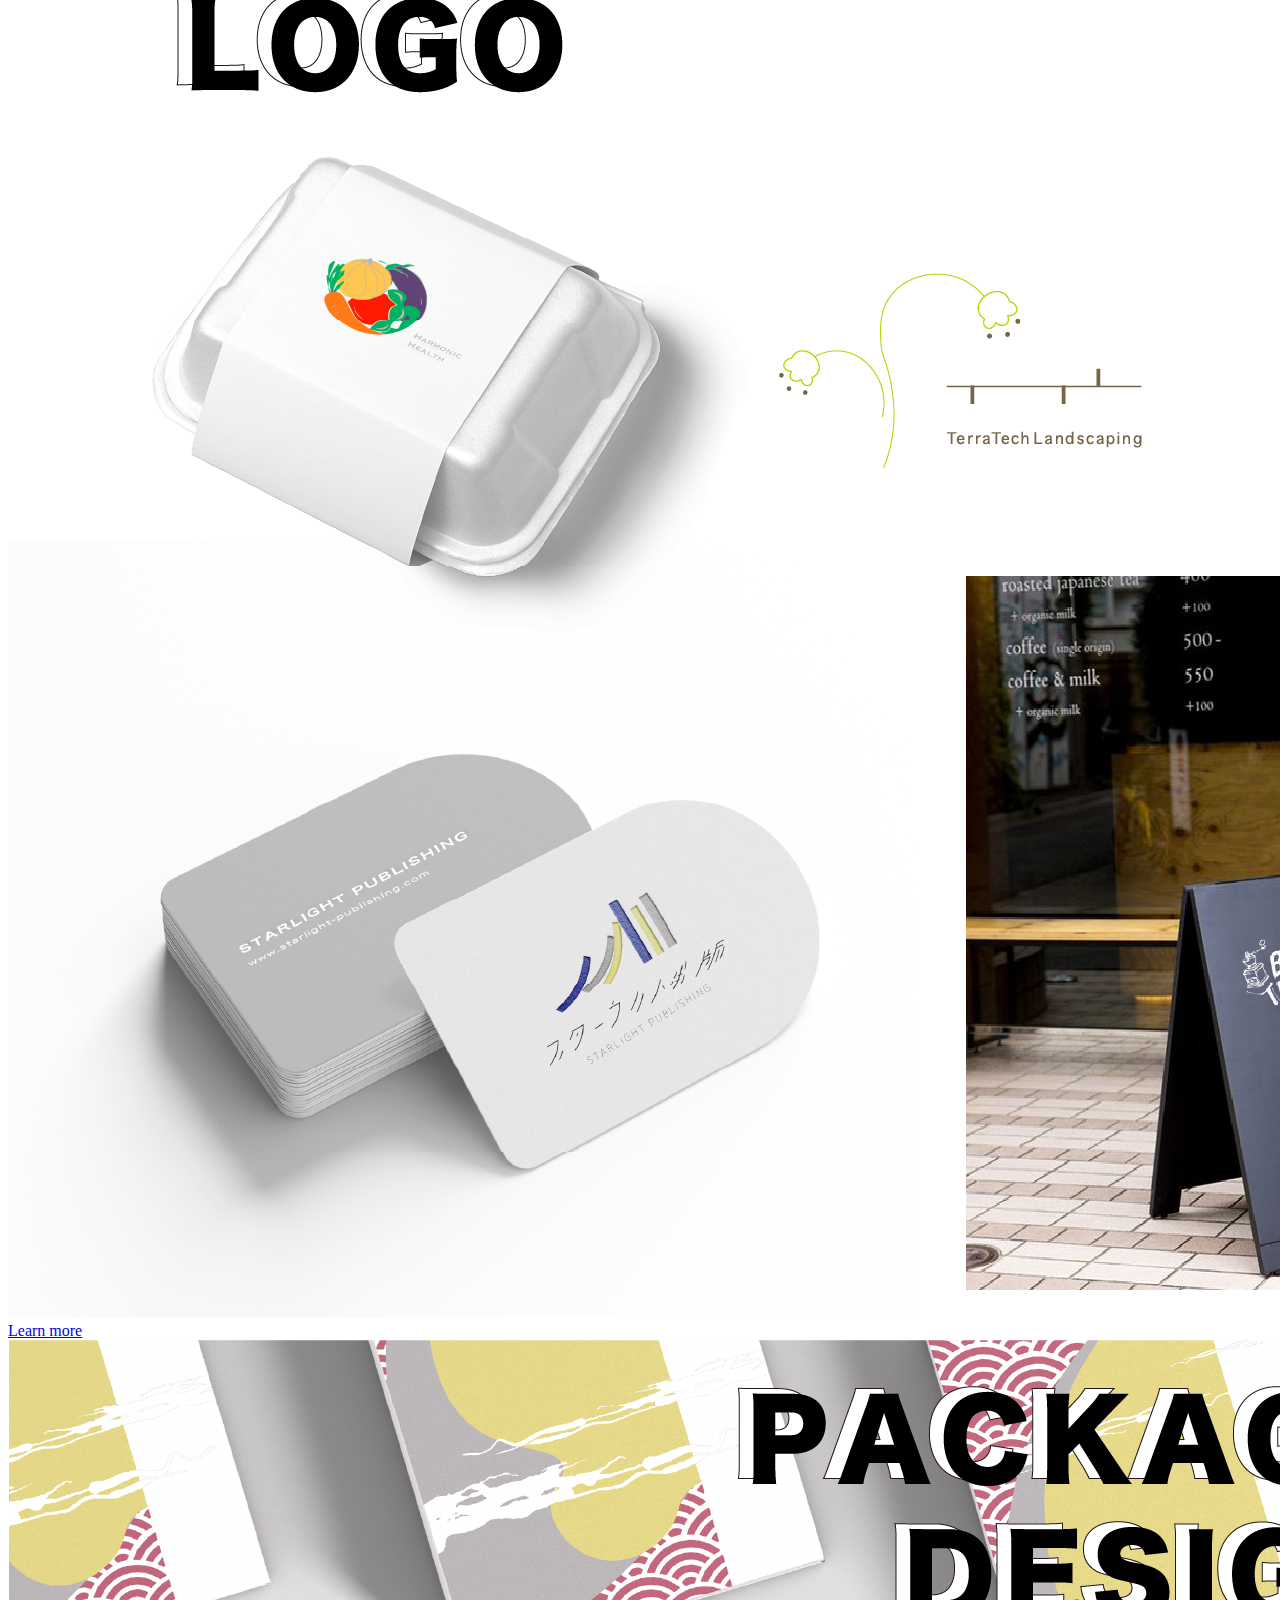
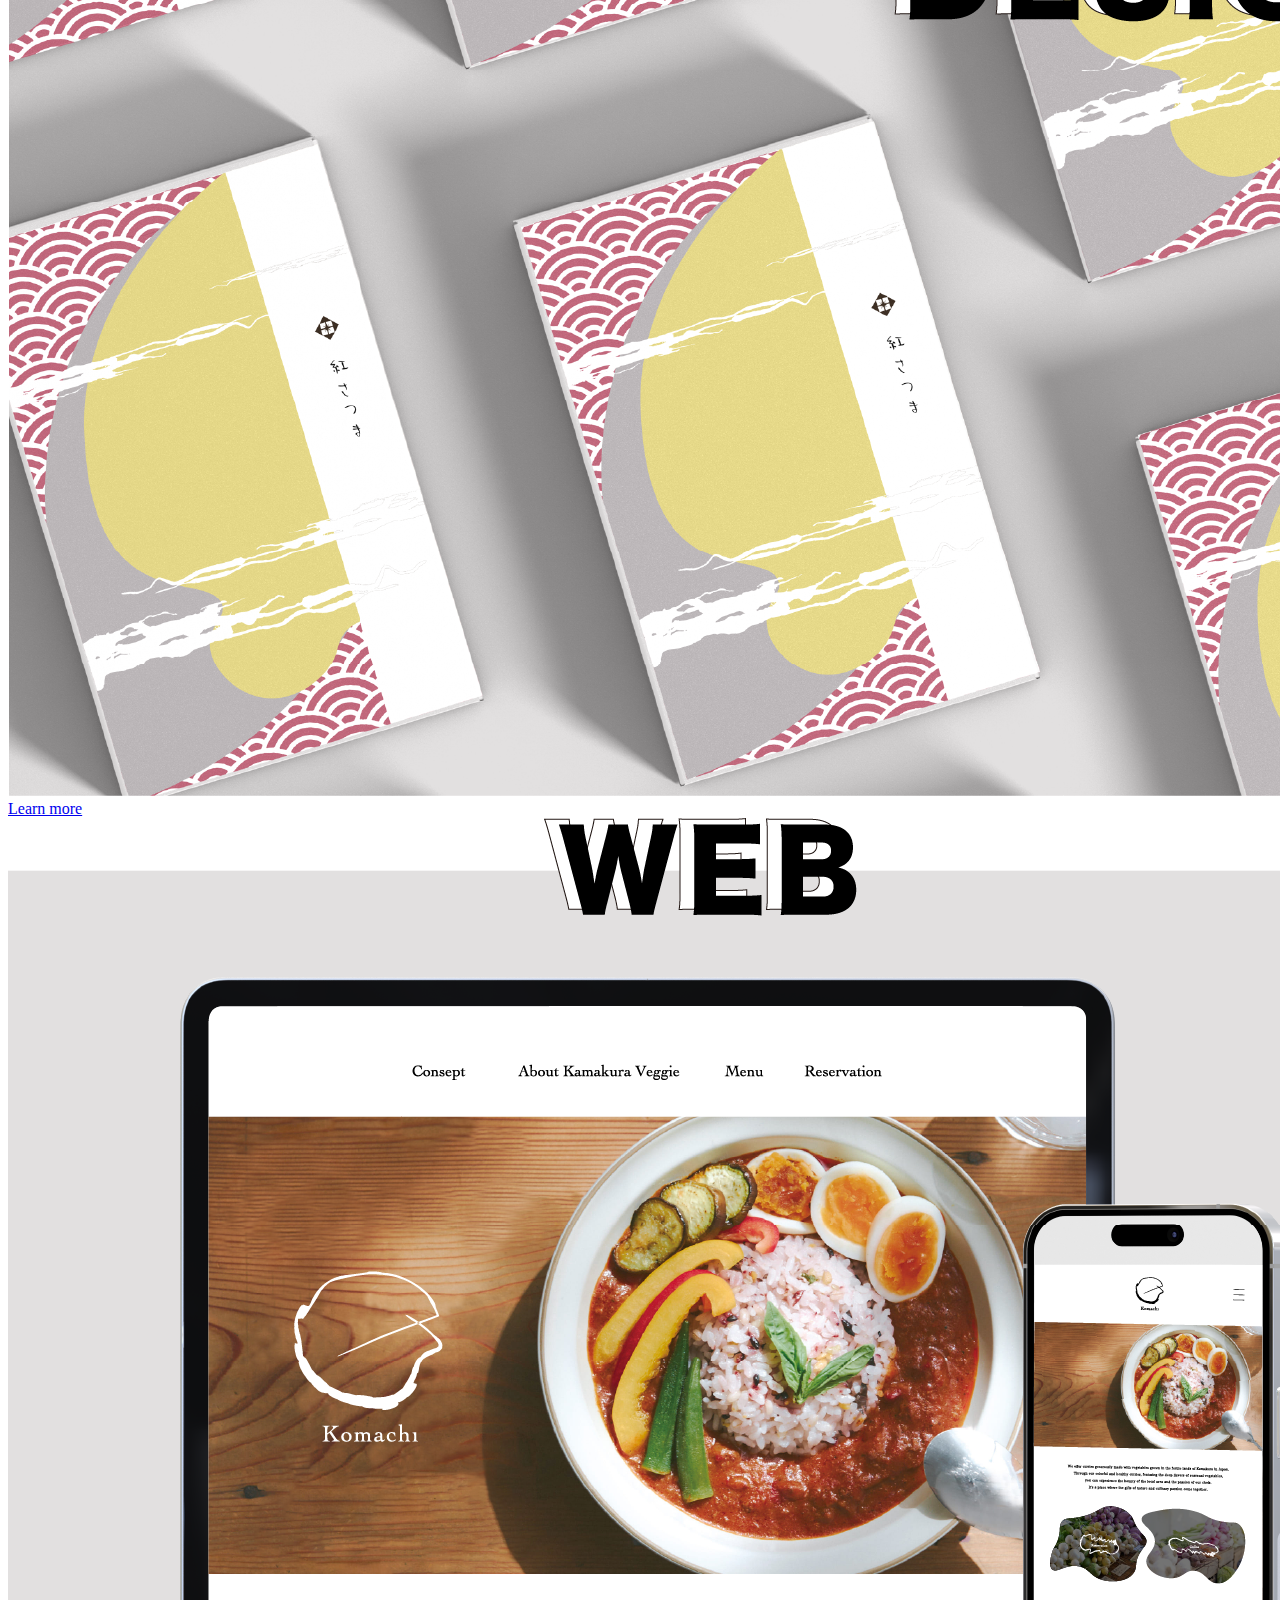
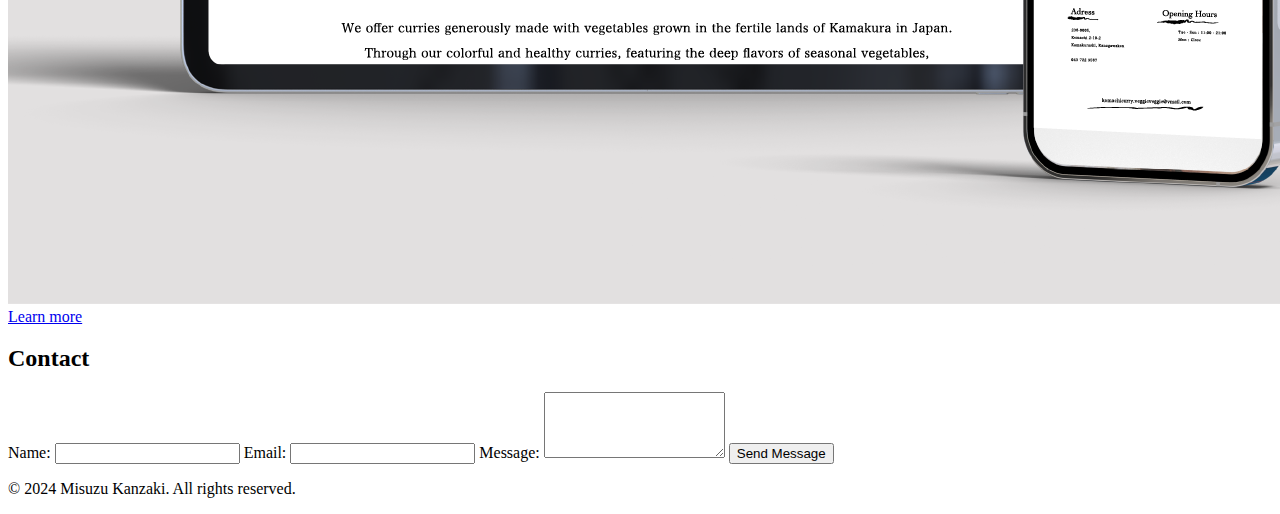
==== commit 143991a3: "up" ====
--- a/html/index.html
+++ b/html/index.html
@@ -4,8 +4,8 @@
     <meta charset="UTF-8" />
     <meta name="viewport" content="width=device-width, initial-scale=1.0" />
     <title>Misuzu Portfolio</title>
-    <link rel="stylesheet" href="/style/index.css" />
-    <link rel="stylesheet" href="/style/global.css" />
+    <link rel="stylesheet" href="style/global.css" type="text/css"/>
+    <link rel="stylesheet" href="style/index.css" type="text/css"/>
     <script src="/javascript/script.js"></script>
   </head>
 
